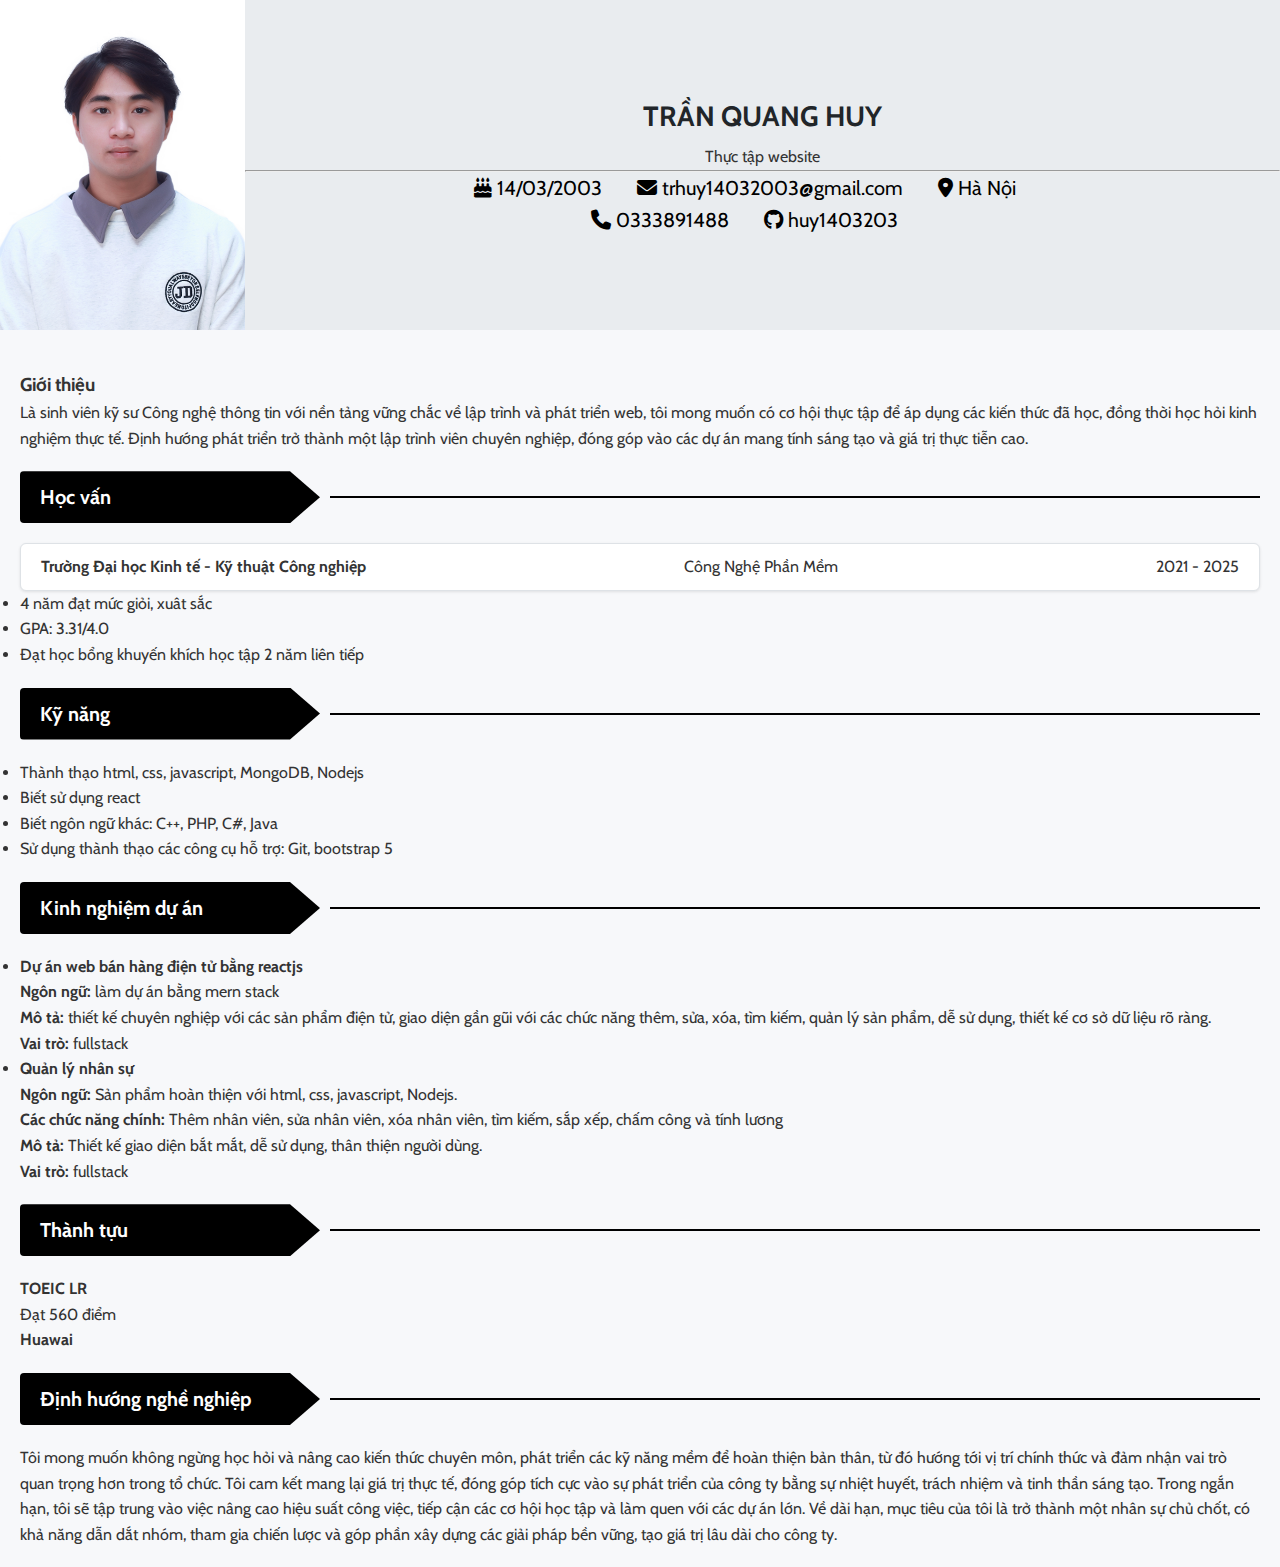
==== index.html @ 25d2a617 "cv" ====
<!DOCTYPE html>
<html lang="en">
    <head>
        <meta charset="UTF-8">
        <meta name="viewport" content="width=device-width, initial-scale=1.0">
        <title>Document</title>
        <link rel="icon" href="Images/2.png">
        <link rel="stylesheet" href="style.css">
        <link
            href="https://cdn.jsdelivr.net/npm/bootstrap@5.0.2/dist/css/bootstrap.min.css"
            rel="stylesheet"
            integrity="sha384-EVSTQN3/azprG1Anm3QDgpJLIm9Nao0Yz1ztcQTwFspd3yD65VohhpuuCOmLASjC"
            crossorigin="anonymous">
        <link rel="stylesheet"
            href="https://cdnjs.cloudflare.com/ajax/libs/font-awesome/6.7.2/css/all.min.css"
            integrity="sha512-Evv84Mr4kqVGRNSgIGL/F/aIDqQb7xQ2vcrdIwxfjThSH8CSR7PBEakCr51Ck+w+/U6swU2Im1vVX0SVk9ABhg=="
            crossorigin="anonymous" referrerpolicy="no-referrer" />
    </head>
    <body>
        <div class="header">
            <div class="logo col-3">
                <img src="./Images/anh.png" alt="quang huy">
            </div>
            <div class="col-1"></div>
            <div class="profile col-7">

                <div class="review">
                    <!-- / <img src="./Images/oki.jpg" alt> -->
                    <h2><b>TRẦN QUANG HUY</b></h2>
                    <p>Thực tập website</p>
                    <hr>
                    <div class="info">
                        <p><i class="fa-solid fa-cake-candles"></i>
                            14/03/2003</p>
                        <p> <i class="fa-solid fa-envelope"></i>
                            trhuy14032003@gmail.com</p>

                        <p> <i class="fa-solid fa-location-dot"></i> Hà Nội
                        </p>

                    </div>
                    <div class="info">

                        <p><i class="fa-solid fa-phone"></i> 0333891488</p>
                        <p><i class="fa-brands fa-github"></i> huy1403203</p>

                    </div>
                </div>
            </div>
        </div>
        <div class="col-1"></div>
        <div class="main">

            <div class="intro">
                <h3>Giới thiệu</h3>
                <p>Là sinh viên kỹ sư Công nghệ thông tin với nền tảng vững chắc
                    về lập trình và phát triển web, tôi mong muốn có cơ hội
                    thực tập để áp dụng các kiến thức đã học, đồng thời học hỏi
                    kinh nghiệm thực tế. Định hướng phát triển trở thành một
                    lập trình viên chuyên nghiệp, đóng góp vào các dự án mang
                    tính sáng tạo và giá trị thực tiễn cao.</p>
            </div>
            <div class="education">
                <div class="arrow-container">
                    <div class="title"><h3>Học vấn</h3>
                    </div>
                    <div class="arrow"></div>
                </div>
                <div class="school">
                    <p><b>Trường Đại học Kinh tế - Kỹ thuật Công nghiệp</b></p>
                    <p> Công Nghệ
                        Phần Mềm </p>
                    <p>2021 - 2025</p>
                </div>

                <p><ul>
                        <li>4 năm đạt mức giỏi, xuât sắc</li>
                        <li>GPA: 3.31/4.0</li>
                        <li>Đạt học bổng khuyến khích học tập 2 năm liên
                            tiếp</li>
                    </ul></p>
            </div>
            <div class="Skill">
                <div class="arrow-container">
                    <div class="title"><h3>Kỹ năng</h3>
                    </div>
                    <div class="arrow"></div>
                </div>
                <ul>
                    <li>Thành thạo html, css, javascript, MongoDB, Nodejs</li>
                    <li>Biết sử dụng react</li>
                    <li>Biết ngôn ngữ khác: C++, PHP, C#, Java</li>
                    <li>Sử dụng thành thạo các công cụ hỗ trợ: Git,
                        bootstrap 5</li>
                </ul>
            </div>
            <div class="experience">
                <div class="arrow-container">
                    <div class="title"><h3>Kinh nghiệm dự án</h3>
                    </div>
                    <div class="arrow"></div>
                </div>
                <li>
                    <b>
                        Dự án web bán hàng điện tử bằng reactjs
                    </b>
                </li>
                <p><b>Ngôn ngữ:</b> làm dự án bằng mern stack
                    <br>
                    <b>Mô tả:</b> thiết kế chuyên nghiệp với các
                    sản phẩm điện tử, giao diện gần gũi với các chức năng thêm,
                    sửa, xóa, tìm kiếm, quản lý sản phẩm, dễ sử dụng, thiết kế
                    cơ
                    sở dữ liệu rõ ràng. <br>
                    <b>Vai trò:</b> fullstack

                    <li><b>Quản lý nhân sự </b></li>
                    <p><b>Ngôn ngữ:</b> Sản phẩm hoàn thiện với html, css,
                        javascript,
                        Nodejs. <br>
                        <b>Các chức năng chính:</b> Thêm nhân viên, sửa nhân
                        viên, xóa nhân viên, tìm kiếm, sắp xếp, chấm công và
                        tính lương
                        <br>
                        <b>Mô tả: </b>Thiết kế giao diện bắt mắt, dễ sử dụng,
                        thân
                        thiện
                        người
                        dùng.
                        <br>
                        <b>Vai trò:</b> fullstack
                        <br>
                    </p>
                </div>
                <div class="achievements">
                    <div class="arrow-container">
                        <div class="title"><h3>Thành tựu</h3>
                        </div>
                        <div class="arrow"></div>
                    </div>
                    <p><b>TOEIC LR</b></p>
                    Đạt 560 điểm
                    <p><b>Huawai</b></p>
                </div>
                <div class="orientation">
                    <div class="arrow-container">
                        <div class="title"><h3>Định hướng nghề nghiệp</h3>
                        </div>
                        <div class="arrow"></div>
                    </div>
                    <p>Tôi mong muốn không ngừng học hỏi và nâng cao kiến thức
                        chuyên môn, phát triển các kỹ năng mềm để hoàn thiện bản
                        thân, từ đó hướng tới vị trí chính thức và đảm nhận vai
                        trò
                        quan trọng hơn trong tổ chức. Tôi cam kết mang lại giá
                        trị
                        thực tế, đóng góp tích cực vào sự phát triển của công ty
                        bằng sự nhiệt huyết, trách nhiệm và tinh thần sáng tạo.

                        Trong ngắn hạn, tôi sẽ tập trung vào việc nâng cao hiệu
                        suất
                        công việc, tiếp cận các cơ hội học tập và làm quen với
                        các
                        dự án lớn. Về dài hạn, mục tiêu của tôi là trở thành một
                        nhân sự chủ chốt, có khả năng dẫn dắt nhóm, tham gia
                        chiến
                        lược và góp phần xây dựng các giải pháp bền vững, tạo
                        giá
                        trị lâu dài cho công ty.</p>
                </div>
            </div>
        </div>

        <div class="footer">

        </div>
    </body>
</html>
---- style.css ----
@import url("https://fonts.googleapis.com/css2?family=Afacad+Flux:wght@100..1000&family=Cabin:ital,wght@0,400..700;1,400..700&family=Poppins:ital,wght@0,100;0,200;0,300;0,400;0,500;0,600;0,700;0,800;0,900;1,100;1,200;1,300;1,400;1,500;1,600;1,700;1,800;1,900&display=swap");

* {
  margin: 0;
  padding: 0;
  box-sizing: border-box;
  font-family: "cabin", Arial, Helvetica, sans-serif;
}

body {
  background-color: #f7f8fa;
  color: #333;
  line-height: 1.6;
}

.header {
  display: flex;
  align-items: center;
  margin-bottom: 20px;
  background: #e9ecef;
}

.logo {
  display: flex;
}

.logo img {
  width: 100%; /* Ảnh tràn hết chiều ngang container */
  max-width: 250px; /* Đặt giới hạn chiều ngang tối đa */
  height: 330px; /* Giữ tỉ lệ ảnh */
}
.profile {
  flex-grow: 1;
  text-align: center;
}

.profile h2 {
  font-size: 28px;
  font-weight: bold;
  color: #212529;
  margin-bottom: 5px;
}
.info {
  display: flex;
  text-align: center;
  align-items: center;
  justify-content: center;
}
.info p {
  color: #000000;
  margin-right: 35px;
  font-size: 20px;
}
.arrow-container {
  display: flex;
  align-items: center;
  margin: 20px 0;
}

.title {
  width: 300px;
  background-color: #000;
  clip-path: polygon(0 0, 90% 0, 100% 50%, 90% 100%, 0 100%);
  color: #fff;
  padding: 10px 20px;
  font-weight: bold;
  border-radius: 4px;
}

.title h3 {
  font-size: 20px;
}

.arrow {
  flex-grow: 1;
  background-color: #000;
  height: 2px;
  margin-left: 10px;
}

.school {
  display: flex;
  justify-content: space-between;
  align-items: center;
  margin-top: 20px;
  padding: 10px 20px;
  background-color: #ffffff;
  border: 1px solid #dee2e6;
  border-radius: 6px;
  box-shadow: 0 1px 3px rgba(0, 0, 0, 0.1);
}

.school p {
  margin: 0;
  font-size: 16px;
}

.school .date {
  color: #6c757d;
  font-style: italic;
}
.main {
  padding: 20px;
}
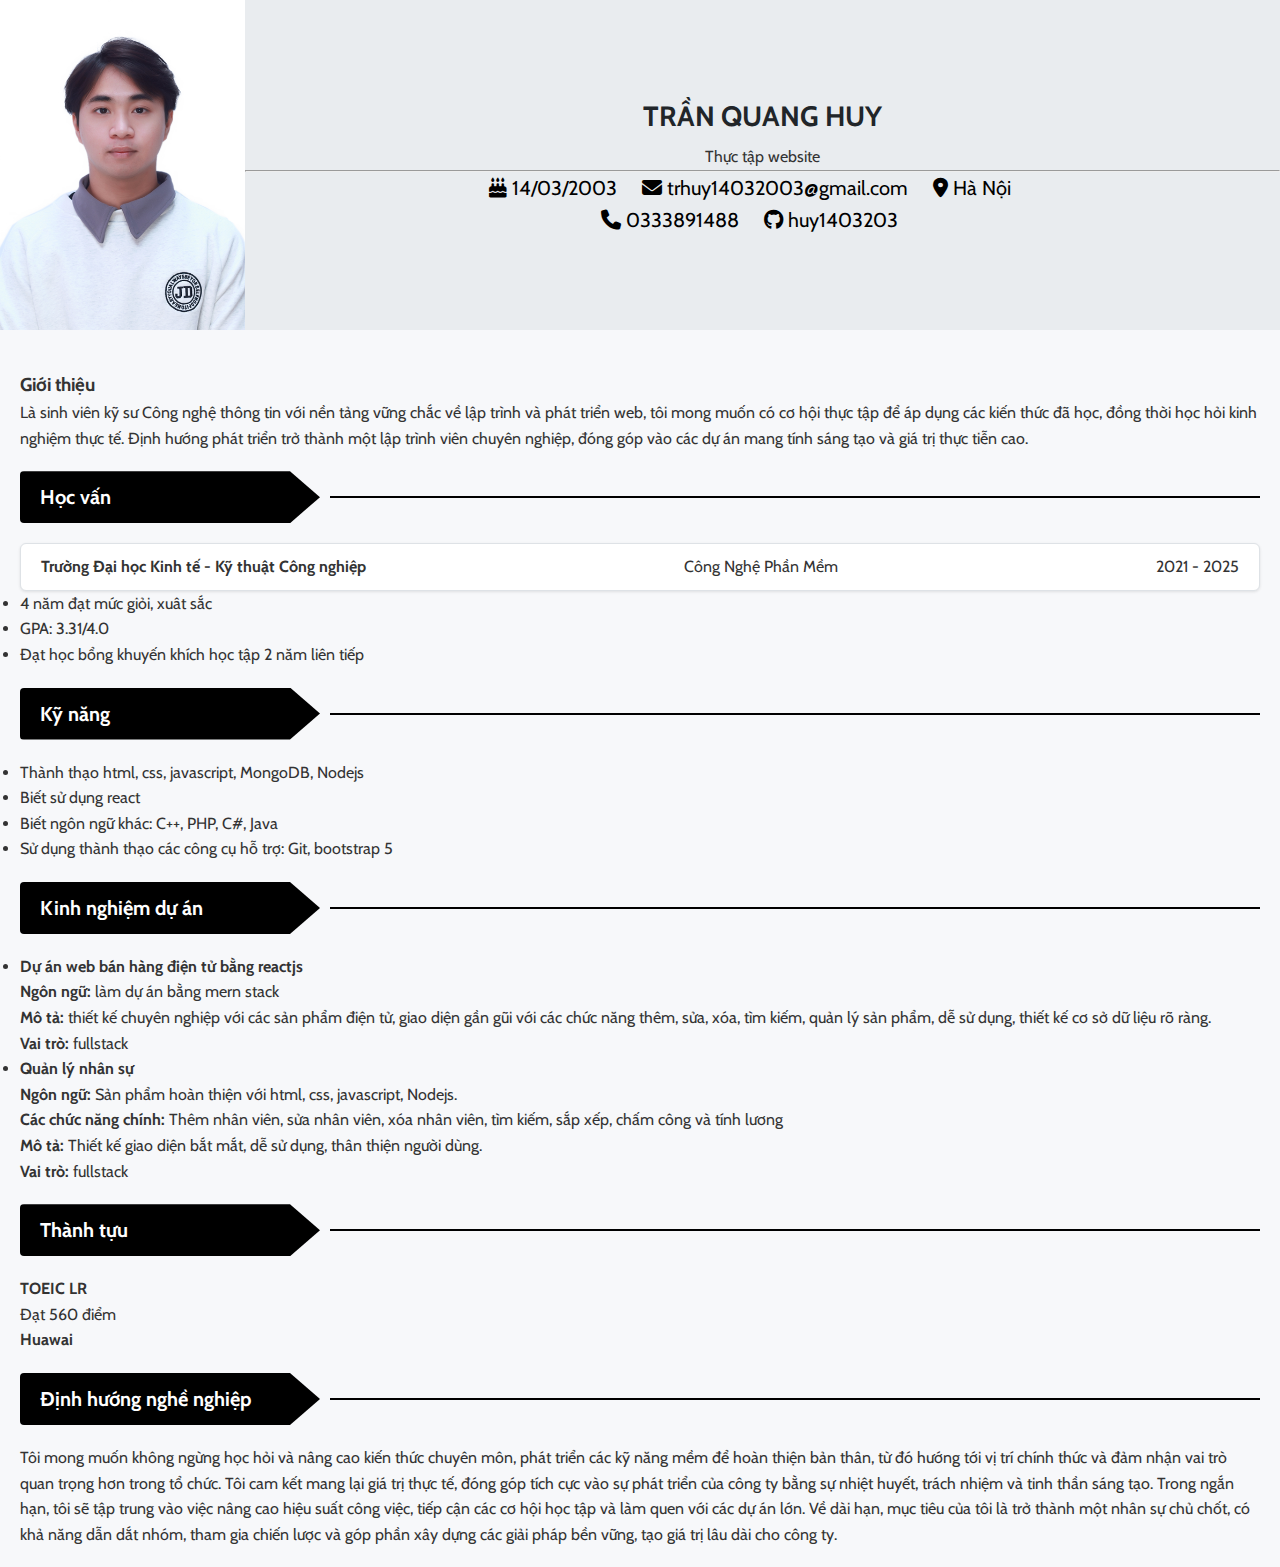
==== commit 7e22b588: "a" ====
--- a/index.html
+++ b/index.html
@@ -18,11 +18,11 @@
     </head>
     <body>
         <div class="header">
-            <div class="logo col-3">
+            <div class="logo col-lg-3 col-md-3 col-sm-12">
                 <img src="./Images/anh.png" alt="quang huy">
             </div>
-            <div class="col-1"></div>
-            <div class="profile col-7">
+            <div class="col-lg-1 "></div>
+            <div class="profile col-lg-7 col-md-9 col-sm-12">
 
                 <div class="review">
                     <!-- / <img src="./Images/oki.jpg" alt> -->
@@ -48,7 +48,7 @@
                 </div>
             </div>
         </div>
-        <div class="col-1"></div>
+
         <div class="main">
 
             <div class="intro">
--- a/style.css
+++ b/style.css
@@ -48,7 +48,7 @@
 }
 .info p {
   color: #000000;
-  margin-right: 35px;
+  margin-right: 25px;
   font-size: 20px;
 }
 .arrow-container {
@@ -102,3 +102,23 @@
 .main {
   padding: 20px;
 }
+@media (max-width: 768px) {
+  .header {
+    display: initial;
+    width: 100%;
+    height: 100%;
+    text-align: center;
+  }
+  .header .info p {
+    font-size: 15px;
+  }
+  .logo {
+    width: auto;
+    height: auto;
+    justify-content: center;
+    align-items: center;
+  }
+  .logo img {
+    border-radius: 50%;
+  }
+}
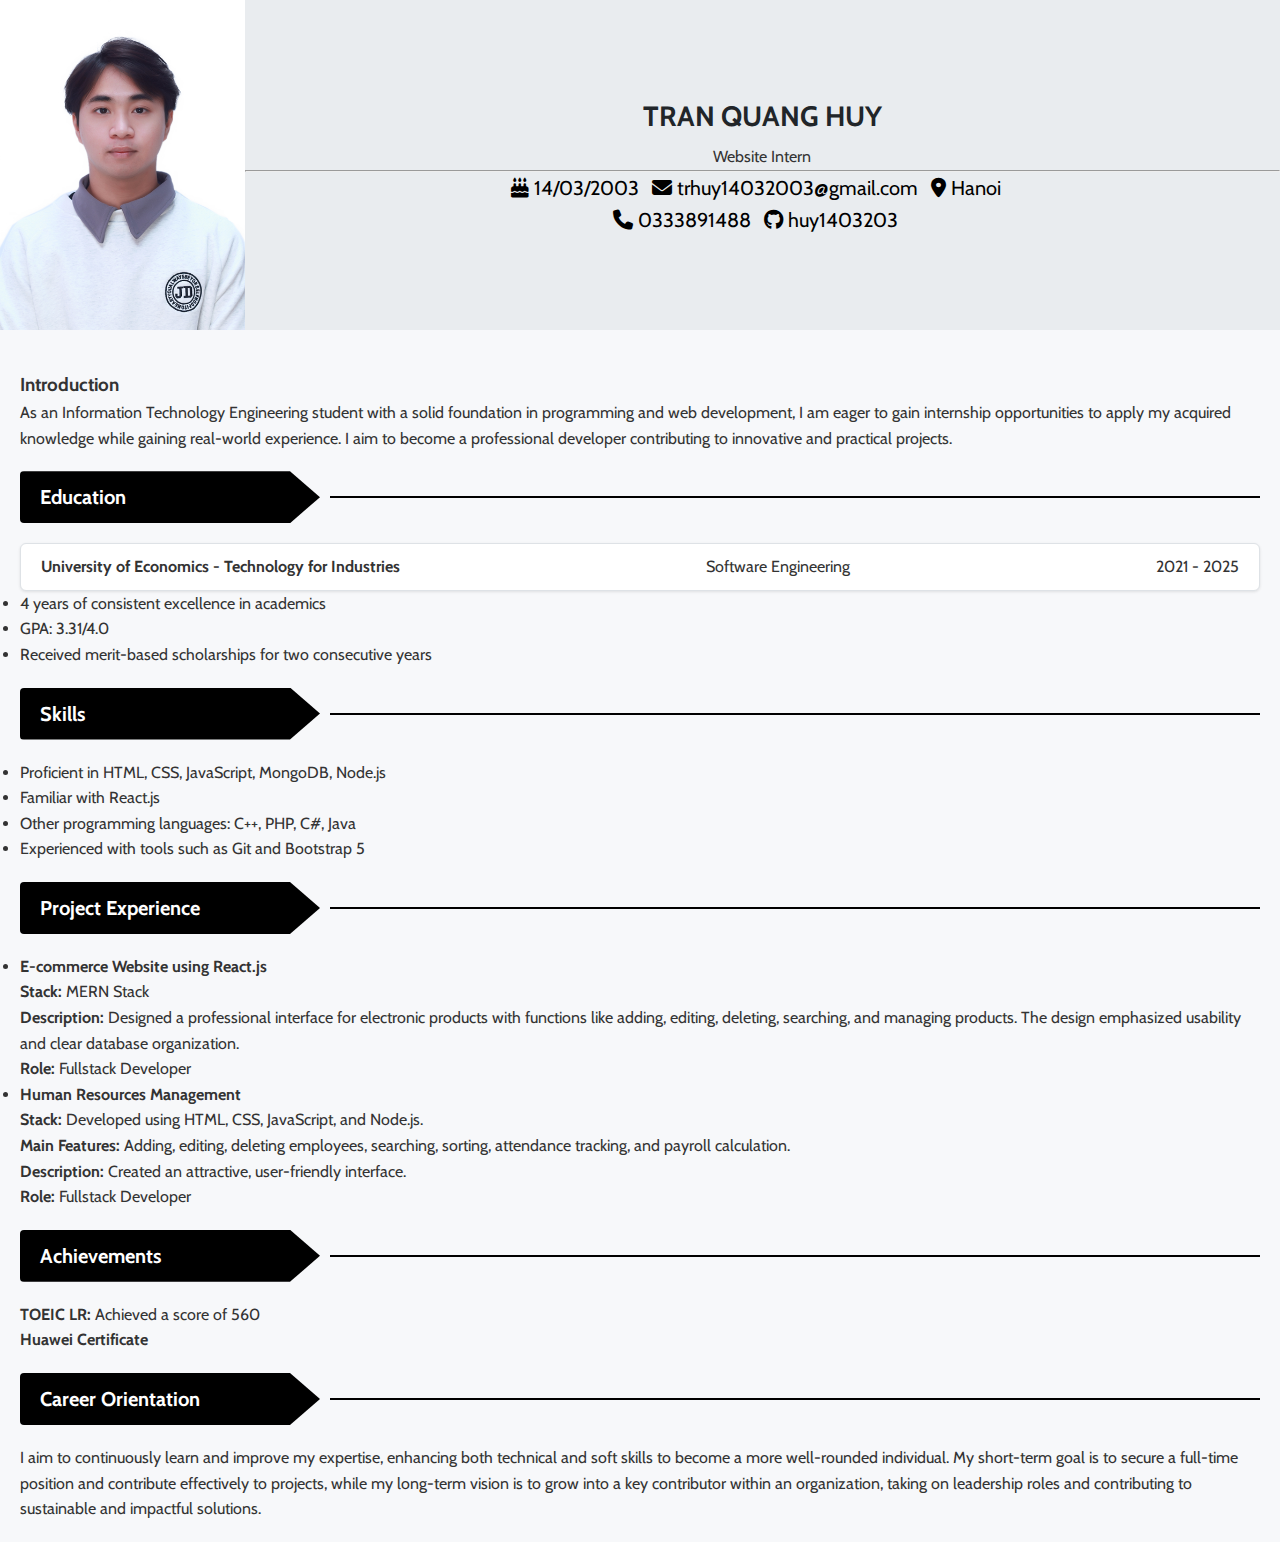
==== commit 11446314: "a" ====
--- a/index.html
+++ b/index.html
@@ -25,25 +25,19 @@
             <div class="profile col-lg-7 col-md-9 col-sm-12">
 
                 <div class="review">
-                    <!-- / <img src="./Images/oki.jpg" alt> -->
-                    <h2><b>TRẦN QUANG HUY</b></h2>
-                    <p>Thực tập website</p>
+                    <h2><b>TRAN QUANG HUY</b></h2>
+                    <p>Website Intern</p>
                     <hr>
                     <div class="info">
                         <p><i class="fa-solid fa-cake-candles"></i>
                             14/03/2003</p>
                         <p> <i class="fa-solid fa-envelope"></i>
                             trhuy14032003@gmail.com</p>
-
-                        <p> <i class="fa-solid fa-location-dot"></i> Hà Nội
-                        </p>
-
+                        <p><i class="fa-solid fa-location-dot"></i> Hanoi</p>
                     </div>
                     <div class="info">
-
                         <p><i class="fa-solid fa-phone"></i> 0333891488</p>
                         <p><i class="fa-brands fa-github"></i> huy1403203</p>
-
                     </div>
                 </div>
             </div>
@@ -52,122 +46,100 @@
         <div class="main">
 
             <div class="intro">
-                <h3>Giới thiệu</h3>
-                <p>Là sinh viên kỹ sư Công nghệ thông tin với nền tảng vững chắc
-                    về lập trình và phát triển web, tôi mong muốn có cơ hội
-                    thực tập để áp dụng các kiến thức đã học, đồng thời học hỏi
-                    kinh nghiệm thực tế. Định hướng phát triển trở thành một
-                    lập trình viên chuyên nghiệp, đóng góp vào các dự án mang
-                    tính sáng tạo và giá trị thực tiễn cao.</p>
+                <h3>Introduction</h3>
+                <p>As an Information Technology Engineering student with a solid
+                    foundation in programming and web development, I am eager to
+                    gain internship opportunities to apply my acquired knowledge
+                    while gaining real-world experience. I aim to become a
+                    professional developer contributing to innovative and
+                    practical projects.</p>
             </div>
             <div class="education">
                 <div class="arrow-container">
-                    <div class="title"><h3>Học vấn</h3>
+                    <div class="title"><h3>Education</h3>
                     </div>
                     <div class="arrow"></div>
                 </div>
                 <div class="school">
-                    <p><b>Trường Đại học Kinh tế - Kỹ thuật Công nghiệp</b></p>
-                    <p> Công Nghệ
-                        Phần Mềm </p>
+                    <p><b>University of Economics - Technology for
+                            Industries</b></p>
+                    <p> Software Engineering </p>
                     <p>2021 - 2025</p>
                 </div>
 
                 <p><ul>
-                        <li>4 năm đạt mức giỏi, xuât sắc</li>
+                        <li>4 years of consistent excellence in academics</li>
                         <li>GPA: 3.31/4.0</li>
-                        <li>Đạt học bổng khuyến khích học tập 2 năm liên
-                            tiếp</li>
+                        <li>Received merit-based scholarships for two
+                            consecutive years</li>
                     </ul></p>
             </div>
             <div class="Skill">
                 <div class="arrow-container">
-                    <div class="title"><h3>Kỹ năng</h3>
+                    <div class="title"><h3>Skills</h3>
                     </div>
                     <div class="arrow"></div>
                 </div>
                 <ul>
-                    <li>Thành thạo html, css, javascript, MongoDB, Nodejs</li>
-                    <li>Biết sử dụng react</li>
-                    <li>Biết ngôn ngữ khác: C++, PHP, C#, Java</li>
-                    <li>Sử dụng thành thạo các công cụ hỗ trợ: Git,
-                        bootstrap 5</li>
+                    <li>Proficient in HTML, CSS, JavaScript, MongoDB,
+                        Node.js</li>
+                    <li>Familiar with React.js</li>
+                    <li>Other programming languages: C++, PHP, C#, Java</li>
+                    <li>Experienced with tools such as Git and Bootstrap 5</li>
                 </ul>
             </div>
             <div class="experience">
                 <div class="arrow-container">
-                    <div class="title"><h3>Kinh nghiệm dự án</h3>
+                    <div class="title"><h3>Project Experience</h3>
                     </div>
                     <div class="arrow"></div>
                 </div>
                 <li>
                     <b>
-                        Dự án web bán hàng điện tử bằng reactjs
+                        E-commerce Website using React.js
                     </b>
                 </li>
-                <p><b>Ngôn ngữ:</b> làm dự án bằng mern stack
+                <p><b>Stack:</b> MERN Stack
                     <br>
-                    <b>Mô tả:</b> thiết kế chuyên nghiệp với các
-                    sản phẩm điện tử, giao diện gần gũi với các chức năng thêm,
-                    sửa, xóa, tìm kiếm, quản lý sản phẩm, dễ sử dụng, thiết kế
-                    cơ
-                    sở dữ liệu rõ ràng. <br>
-                    <b>Vai trò:</b> fullstack
-
-                    <li><b>Quản lý nhân sự </b></li>
-                    <p><b>Ngôn ngữ:</b> Sản phẩm hoàn thiện với html, css,
-                        javascript,
-                        Nodejs. <br>
-                        <b>Các chức năng chính:</b> Thêm nhân viên, sửa nhân
-                        viên, xóa nhân viên, tìm kiếm, sắp xếp, chấm công và
-                        tính lương
-                        <br>
-                        <b>Mô tả: </b>Thiết kế giao diện bắt mắt, dễ sử dụng,
-                        thân
-                        thiện
-                        người
-                        dùng.
-                        <br>
-                        <b>Vai trò:</b> fullstack
-                        <br>
-                    </p>
+                    <b>Description:</b> Designed a professional interface for
+                    electronic products with functions like adding, editing,
+                    deleting, searching, and managing products. The design
+                    emphasized usability and clear database organization.<br>
+                    <b>Role:</b> Fullstack Developer
+                </p>
+                <li><b>Human Resources Management </b></li>
+                <p><b>Stack:</b> Developed using HTML, CSS, JavaScript, and
+                    Node.js. <br>
+                    <b>Main Features:</b> Adding, editing, deleting employees,
+                    searching, sorting, attendance tracking, and payroll
+                    calculation. <br>
+                    <b>Description:</b> Created an attractive, user-friendly
+                    interface.<br>
+                    <b>Role:</b> Fullstack Developer
+                </p>
+            </div>
+            <div class="achievements">
+                <div class="arrow-container">
+                    <div class="title"><h3>Achievements</h3>
+                    </div>
+                    <div class="arrow"></div>
                 </div>
-                <div class="achievements">
-                    <div class="arrow-container">
-                        <div class="title"><h3>Thành tựu</h3>
-                        </div>
-                        <div class="arrow"></div>
+                <p><b>TOEIC LR:</b> Achieved a score of 560</p>
+                <p><b>Huawei Certificate</b></p>
+            </div>
+            <div class="orientation">
+                <div class="arrow-container">
+                    <div class="title"><h3>Career Orientation</h3>
                     </div>
-                    <p><b>TOEIC LR</b></p>
-                    Đạt 560 điểm
-                    <p><b>Huawai</b></p>
+                    <div class="arrow"></div>
                 </div>
-                <div class="orientation">
-                    <div class="arrow-container">
-                        <div class="title"><h3>Định hướng nghề nghiệp</h3>
-                        </div>
-                        <div class="arrow"></div>
-                    </div>
-                    <p>Tôi mong muốn không ngừng học hỏi và nâng cao kiến thức
-                        chuyên môn, phát triển các kỹ năng mềm để hoàn thiện bản
-                        thân, từ đó hướng tới vị trí chính thức và đảm nhận vai
-                        trò
-                        quan trọng hơn trong tổ chức. Tôi cam kết mang lại giá
-                        trị
-                        thực tế, đóng góp tích cực vào sự phát triển của công ty
-                        bằng sự nhiệt huyết, trách nhiệm và tinh thần sáng tạo.
-
-                        Trong ngắn hạn, tôi sẽ tập trung vào việc nâng cao hiệu
-                        suất
-                        công việc, tiếp cận các cơ hội học tập và làm quen với
-                        các
-                        dự án lớn. Về dài hạn, mục tiêu của tôi là trở thành một
-                        nhân sự chủ chốt, có khả năng dẫn dắt nhóm, tham gia
-                        chiến
-                        lược và góp phần xây dựng các giải pháp bền vững, tạo
-                        giá
-                        trị lâu dài cho công ty.</p>
-                </div>
+                <p>I aim to continuously learn and improve my expertise,
+                    enhancing both technical and soft skills to become a more
+                    well-rounded individual. My short-term goal is to secure a
+                    full-time position and contribute effectively to projects,
+                    while my long-term vision is to grow into a key contributor
+                    within an organization, taking on leadership roles and
+                    contributing to sustainable and impactful solutions.</p>
             </div>
         </div>
 
@@ -175,4 +147,4 @@
 
         </div>
     </body>
-</html>+</html>
--- a/style.css
+++ b/style.css
@@ -48,7 +48,7 @@
 }
 .info p {
   color: #000000;
-  margin-right: 25px;
+  margin-right: 13px;
   font-size: 20px;
 }
 .arrow-container {
@@ -110,7 +110,7 @@
     text-align: center;
   }
   .header .info p {
-    font-size: 15px;
+    font-size: 12px;
   }
   .logo {
     width: auto;
